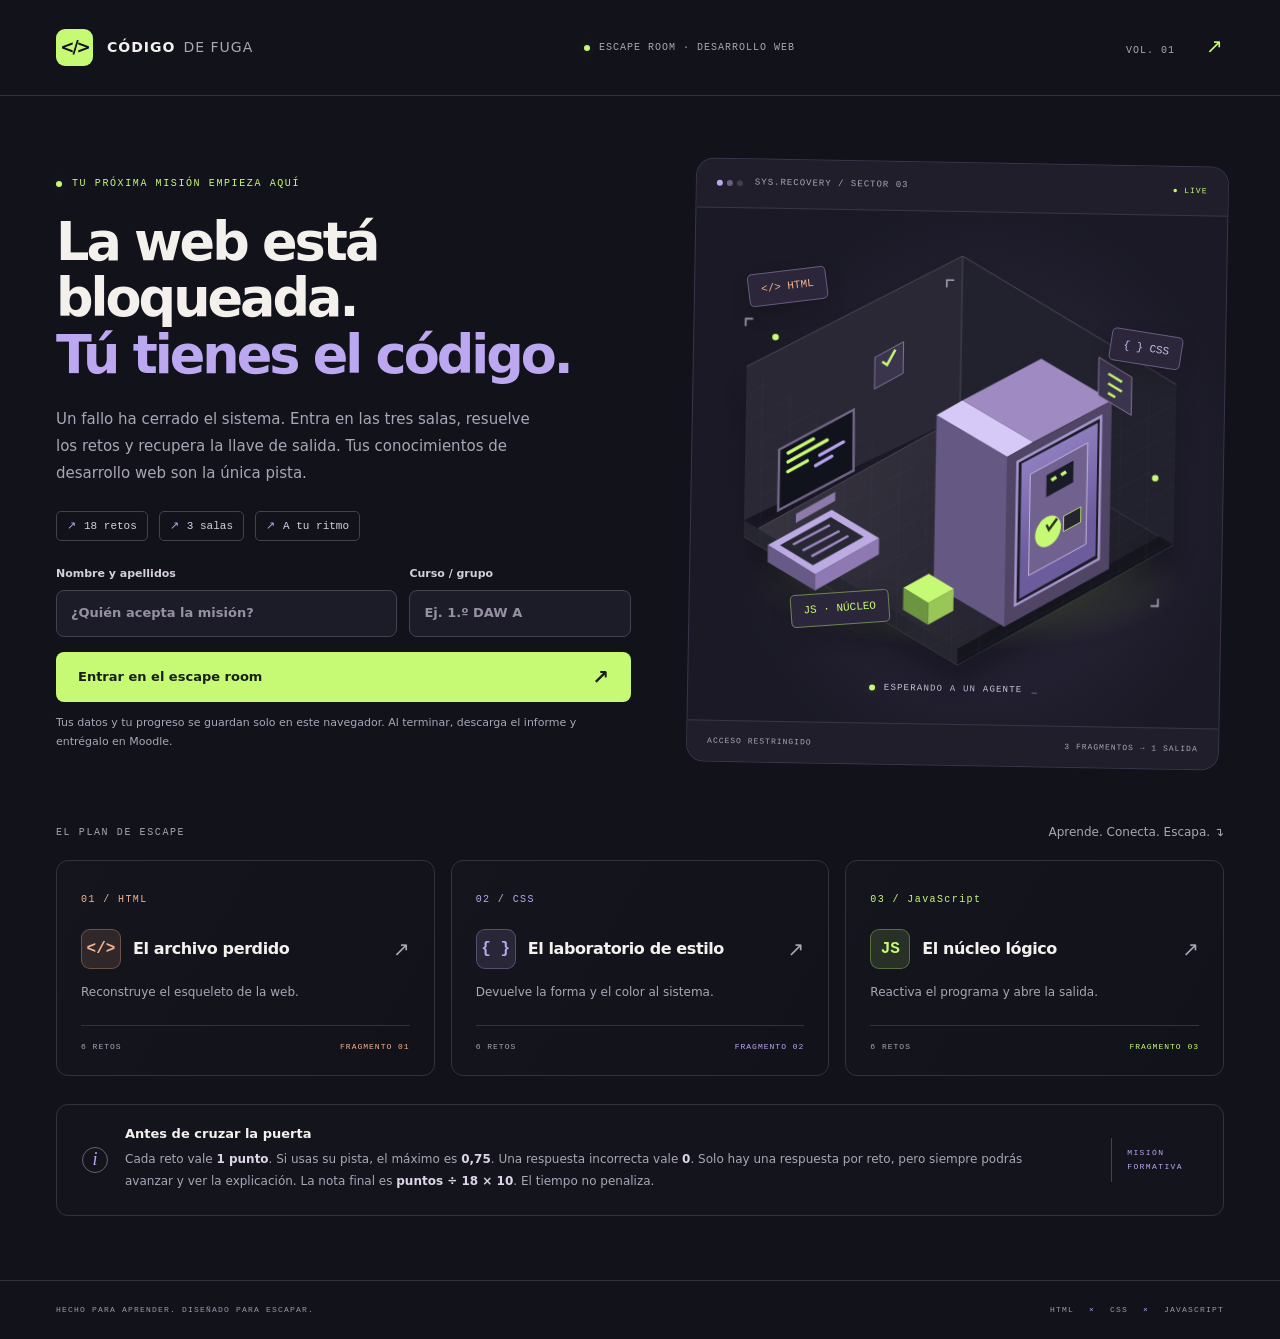
==== index.html @ 67d31943 "Crear Código de fuga: escape room educativo con informe de evaluación" ====
<!doctype html>
<html lang="es">
  <head>
    <meta charset="UTF-8" />
    <meta name="viewport" content="width=device-width, initial-scale=1" />
    <meta name="theme-color" content="#12121b" />
    <meta
      name="description"
      content="Una misión, tres salas y una web que rescatar. Escape room educativo de HTML, CSS y JavaScript."
    />
    <title>Código de fuga · Escape room web</title>
    <link rel="icon" href="assets/key.svg" type="image/svg+xml" />
    <link rel="stylesheet" href="styles.css" />
    <script src="questions.js" defer></script>
    <script src="game.js" defer></script>
    <script src="app.js" defer></script>
  </head>
  <body>
    <a class="skip" href="#main">Saltar al contenido</a>
    <header class="site-header">
      <a class="brand" href="./" aria-label="Código de fuga, inicio"
        ><span class="brand-icon">&lt;/&gt;</span> CÓDIGO<span
          class="brand-light"
          >DE FUGA</span
        ></a
      ><span class="header-label"
        ><span class="live-dot"></span> ESCAPE ROOM · DESARROLLO WEB</span
      ><span class="edition">VOL. 01 <span>↗</span></span>
    </header>
    <main id="main" tabindex="-1"></main>
    <footer class="site-footer">
      <span>HECHO PARA APRENDER. DISEÑADO PARA ESCAPAR.</span
      ><span>HTML <i>×</i> CSS <i>×</i> JAVASCRIPT</span>
    </footer>
    <div id="announcer" class="sr-only" role="status" aria-live="polite"></div>
    <noscript
      ><p class="notice">
        Activa JavaScript en tu navegador para entrar en el escape room.
      </p></noscript
    >
  </body>
</html>
---- styles.css ----
:root {
  color-scheme: dark;
  --bg: #12121b;
  --panel: #1b1b27;
  --panel2: #222230;
  --line: #33323f;
  --text: #f4f1ec;
  --muted: #aaa6b6;
  --lime: #c7fa74;
  --lavender: #bba8f1;
  --radius: 18px;
  font-family: Inter, "Avenir Next", Avenir, system-ui, sans-serif;
  font-synthesis: none;
}
* {
  box-sizing: border-box;
}
body {
  margin: 0;
  background: var(--bg);
  color: var(--text);
  font-size: 15px;
  line-height: 1.6;
}
button,
input {
  font: inherit;
}
button,
a,
input,
summary {
  -webkit-tap-highlight-color: transparent;
}
button,
a {
  touch-action: manipulation;
}
button {
  cursor: pointer;
}
button:disabled {
  cursor: default;
  opacity: 0.6;
}
a {
  color: inherit;
}
button:focus-visible,
a:focus-visible,
summary:focus-visible,
input:focus-visible {
  outline: 3px solid var(--lime);
  outline-offset: 5px;
}
h1:focus,
h2:focus,
main:focus {
  outline: none;
}
h1,
h2,
h3,
p {
  margin: 0;
}
h1,
h2,
h3 {
  line-height: 1.15;
}
button {
  border: 0;
}
button,
input {
  border-radius: 8px;
}
.site-header {
  max-width: 1440px;
  margin: auto;
  display: flex;
  align-items: center;
  justify-content: space-between;
  gap: 25px;
  padding: 29px 56px;
  border-bottom: 1px solid var(--line);
}
.brand {
  font-size: 14px;
  letter-spacing: 1px;
  font-weight: 800;
  text-decoration: none;
  display: flex;
  align-items: center;
  gap: 8px;
  white-space: nowrap;
}
.brand-icon {
  display: grid;
  place-items: center;
  background: var(--lime);
  color: var(--bg);
  font-size: 17px;
  width: 37px;
  height: 37px;
  border-radius: 9px;
  margin-right: 6px;
  letter-spacing: -2px;
}
.brand-light {
  font-weight: 450;
  color: var(--muted);
}
.header-label,
.edition {
  font:
    10px/1.5 ui-monospace,
    SFMono-Regular,
    Consolas,
    monospace;
  letter-spacing: 1px;
  color: var(--muted);
}
.header-label {
  display: flex;
  gap: 9px;
  align-items: center;
}
.live-dot,
.pill-dot {
  display: inline-block;
  width: 6px;
  height: 6px;
  border-radius: 50%;
  background: var(--lime);
  box-shadow: 0 0 12px #c7fa7433;
}
.edition span {
  margin-left: 24px;
  font-size: 20px;
  color: var(--lime);
}
main {
  max-width: 1328px;
  padding: 0 0 64px;
  margin: auto;
}
.hero {
  display: grid;
  grid-template-columns: 1.08fr 1fr;
  gap: 60px;
  align-items: center;
  padding: 66px 0 57px;
}
.eyebrow {
  font:
    10px/1.5 ui-monospace,
    SFMono-Regular,
    Consolas,
    monospace;
  letter-spacing: 1.6px;
  color: var(--muted);
}
.hero-copy > .eyebrow {
  color: var(--lime);
  display: flex;
  align-items: center;
  gap: 10px;
  margin-bottom: 23px;
}
.hero h1 {
  font-size: clamp(42px, 4.1vw, 66px);
  font-weight: 750;
  letter-spacing: -3px;
  line-height: 1.07;
}
.hero h1 em {
  color: var(--lavender);
  font-style: normal;
}
.hero-description {
  max-width: 480px;
  font-size: 15px;
  line-height: 1.8;
  color: var(--muted);
  margin-top: 23px;
}
.hero-tags {
  display: flex;
  gap: 11px;
  margin: 24px 0;
}
.hero-tags span {
  border: 1px solid #45414e;
  border-radius: 5px;
  font:
    11px/1.5 ui-monospace,
    monospace;
  padding: 6px 10px;
  color: #d5d1df;
}
.hero-tags span:before {
  content: "↗";
  color: var(--lavender);
  margin-right: 8px;
}
.form-row {
  display: flex;
  gap: 12px;
}
.start-form label {
  flex: 1;
  min-width: 0;
  font-size: 11px;
  color: #d4cfdd;
  font-weight: 550;
}
.start-form .group-field {
  flex: 0.65;
}
input {
  background: #1c1c29;
  border: 1px solid #45414f;
  color: var(--text);
  padding: 12px 14px;
  width: 100%;
  margin-top: 7px;
  min-height: 46px;
  font-size: 13px;
}
input::placeholder {
  color: #9690a3;
}
.primary {
  background: var(--lime);
  color: #192015;
  display: flex;
  align-items: center;
  justify-content: space-between;
  gap: 25px;
  font-size: 13px;
  font-weight: 750;
  padding: 15px 22px;
  min-height: 49px;
  transition:
    background 0.2s,
    transform 0.2s;
}
.primary:hover {
  background: #d8ff9b;
  transform: translateY(-2px);
}
.primary span {
  font-size: 20px;
  line-height: 1;
}
.start-form > .primary {
  margin-top: 15px;
  width: 100%;
}
.privacy {
  font-size: 11px;
  line-height: 1.7;
  color: var(--muted);
  margin-top: 12px;
}
.hero-art {
  background:
    radial-gradient(ellipse at 55% 55%, #302a43 0, transparent 65%), #1a1925;
  border: 1px solid #3b354a;
  border-radius: var(--radius);
  overflow: hidden;
  position: relative;
  transform: rotate(1deg);
}
.art-top,
.art-bottom {
  display: flex;
  gap: 8px;
  align-items: center;
  font:
    9px/1.5 ui-monospace,
    monospace;
  letter-spacing: 1px;
  padding: 17px 20px;
  background: #201e2b;
  color: var(--muted);
  border-bottom: 1px solid #3a3547;
}
.art-top-right {
  margin-left: auto;
  color: var(--lime);
  font-size: 8px;
}
.terminal-dot {
  width: 6px;
  height: 6px;
  display: inline-block;
  background: var(--lavender);
  border-radius: 50%;
  box-shadow:
    10px 0 0 #6a5d83,
    20px 0 0 #423b51;
  margin-right: 24px;
  flex-shrink: 0;
}
.art-inner {
  position: relative;
  padding: 44px 14px 30px;
}
.art-inner img {
  width: 100%;
  height: auto;
  display: block;
  filter: drop-shadow(0 20px 15px #06050966);
}
.orbit-label {
  position: absolute;
  background: #2c263a;
  border: 1px solid #695b81;
  border-radius: 5px;
  color: #cbbce8;
  font:
    11px/1.5 ui-monospace,
    monospace;
  padding: 7px 12px;
  z-index: 1;
  box-shadow: 0 8px 18px #11111144;
}
.label-html {
  left: 10%;
  top: 12%;
  color: #f5b38b;
  transform: rotate(-8deg);
}
.label-css {
  right: 8%;
  top: 23%;
  transform: rotate(8deg);
}
.label-js {
  left: 19%;
  bottom: 19%;
  color: var(--lime);
  border-color: #6e8453;
  transform: rotate(-5deg);
}
.art-status {
  display: flex;
  align-items: center;
  justify-content: center;
  gap: 9px;
  margin-top: 15px;
  font:
    9px ui-monospace,
    monospace;
  letter-spacing: 1.2px;
  color: #d3c9e5;
}
.blink {
  animation: blink 1.5s step-end infinite;
}
.art-bottom {
  justify-content: space-between;
  border: 0;
  border-top: 1px solid #3a3547;
  padding: 14px 20px;
  font-size: 8px;
}
.path-heading {
  display: flex;
  align-items: center;
  justify-content: space-between;
  margin-bottom: 18px;
  gap: 15px;
}
.path-heading > span:last-child {
  color: var(--muted);
  font-size: 12px;
}
.room-cards {
  display: grid;
  grid-template-columns: repeat(3, 1fr);
  gap: 16px;
}
.room-card {
  border: 1px solid var(--line);
  border-radius: 12px;
  padding: 24px;
  background: linear-gradient(120deg, #ffffff03, transparent);
}
.room-number {
  font:
    10px ui-monospace,
    monospace;
  letter-spacing: 1.4px;
  color: var(--room-color);
}
.room-card-title {
  display: flex;
  align-items: center;
  gap: 12px;
  margin: 20px 0 14px;
}
.language-icon {
  display: grid;
  place-items: center;
  flex-shrink: 0;
  width: 40px;
  height: 40px;
  background: color-mix(in srgb, var(--room-color) 12%, transparent);
  border: 1px solid color-mix(in srgb, var(--room-color) 30%, transparent);
  border-radius: 9px;
  color: var(--room-color);
  font:
    600 16px ui-monospace,
    monospace;
}
.room-card h2,
.room-card h3 {
  font-size: 16px;
  line-height: 1.3;
  letter-spacing: -0.4px;
}
.card-arrow {
  margin-left: auto;
  color: var(--muted);
  font-size: 20px;
}
.room-card p {
  font-size: 12px;
  color: var(--muted);
}
.room-bottom {
  display: flex;
  justify-content: space-between;
  font:
    8px ui-monospace,
    monospace;
  letter-spacing: 1px;
  color: var(--muted);
  margin-top: 23px;
  padding-top: 16px;
  border-top: 1px solid var(--line);
}
.room-bottom > span {
  color: var(--room-color);
}
.briefing {
  margin-top: 28px;
  border: 1px solid var(--line);
  border-radius: 12px;
  padding: 22px 25px;
  display: flex;
  gap: 17px;
  align-items: center;
  background: #ffffff02;
}
.briefing-icon {
  font:
    italic 18px Georgia,
    serif;
  border: 1px solid #68606f;
  width: 26px;
  height: 26px;
  display: grid;
  place-items: center;
  flex-shrink: 0;
  border-radius: 50%;
  color: var(--lavender);
}
.briefing h2 {
  font-size: 13px;
  margin-bottom: 7px;
}
.briefing p {
  font-size: 12px;
  color: var(--muted);
  line-height: 1.8;
  max-width: 900px;
}
.briefing strong {
  font-weight: 550;
  color: #ddd5e6;
}
.briefing-badge {
  font:
    8px/1.8 ui-monospace,
    monospace;
  letter-spacing: 1.4px;
  white-space: nowrap;
  color: var(--lavender);
  margin-left: auto;
  padding: 8px 15px;
  border-left: 1px solid #494151;
}
.site-footer {
  max-width: 1440px;
  border-top: 1px solid var(--line);
  padding: 22px 56px;
  margin: auto;
  display: flex;
  justify-content: space-between;
  gap: 20px;
  font:
    8px/1.8 ui-monospace,
    monospace;
  letter-spacing: 1.2px;
  color: #9e98ac;
}
.site-footer i {
  font-style: normal;
  color: var(--lavender);
  margin: 0 9px;
}
.resume-card {
  padding: 20px;
  background: var(--panel);
  border: 1px solid var(--line);
  border-radius: 12px;
}
.resume-card h2 {
  font-size: 22px;
  margin: 7px 0;
}
.resume-card p {
  font-size: 12px;
  color: var(--muted);
  margin-bottom: 15px;
}
.text-button {
  background: none;
  color: var(--lavender);
  font-size: 12px;
  padding: 10px 0;
  text-align: left;
  text-decoration: underline;
  text-underline-offset: 4px;
}
.resume-card .text-button {
  margin-top: 5px;
}
.notice {
  border: 1px solid #dca77e;
  padding: 20px;
  border-radius: 10px;
  margin: 20px;
  color: #ffd4ae;
}
.skip {
  position: fixed;
  top: -100px;
  left: 20px;
  z-index: 10;
  background: var(--lime);
  color: #151515;
  padding: 12px;
}
.skip:focus {
  top: 10px;
}
.sr-only {
  position: absolute;
  width: 1px;
  height: 1px;
  padding: 0;
  margin: -1px;
  overflow: hidden;
  clip: rect(0, 0, 0, 0);
  white-space: nowrap;
  border: 0;
}
.mission-header {
  padding: 43px 0 27px;
  display: flex;
  justify-content: space-between;
  gap: 30px;
  align-items: center;
}
.mission-header h1 {
  font-size: 30px;
  letter-spacing: -1px;
  margin-top: 10px;
}
.mission-header em {
  font-style: normal;
  color: var(--lavender);
}
.agent {
  display: flex;
  align-items: center;
  gap: 12px;
}
.agent-avatar {
  display: grid;
  place-items: center;
  background: #383047;
  color: var(--lavender);
  width: 40px;
  height: 40px;
  flex-shrink: 0;
  border-radius: 50%;
  font-weight: 650;
}
.agent strong {
  display: block;
  font-size: 12px;
  max-width: 230px;
  overflow-wrap: anywhere;
}
.agent div > span {
  font-size: 10px;
  color: var(--muted);
}
.progress-strip {
  display: flex;
  gap: 22px;
  align-items: center;
  font:
    11px ui-monospace,
    monospace;
  border-top: 1px solid var(--line);
  border-bottom: 1px solid var(--line);
  padding: 19px 0;
  margin-bottom: 30px;
}
.muted {
  color: var(--muted);
}
progress {
  appearance: none;
  -webkit-appearance: none;
  display: block;
  width: 100%;
  height: 5px;
  border: 0;
  border-radius: 10px;
  overflow: hidden;
  background: #33313e;
}
progress::-webkit-progress-bar {
  background: #33313e;
}
progress::-webkit-progress-value {
  background: var(--lime);
  border-radius: 10px;
}
progress::-moz-progress-bar {
  background: var(--lime);
  border-radius: 10px;
}
.progress-strip progress {
  flex: 1;
}
.progress-strip > span {
  white-space: nowrap;
}
.time {
  color: var(--lavender);
}
.game-layout {
  display: grid;
  grid-template-columns: 265px minmax(0, 1fr);
  gap: 35px;
  align-items: start;
}
.mission-sidebar {
  padding: 8px 0;
}
.room-map {
  list-style: none;
  margin: 23px 0;
  padding: 0;
}
.room-map li {
  display: flex;
  align-items: center;
  gap: 13px;
  border: 1px solid transparent;
  border-radius: 10px;
  padding: 18px 12px;
  position: relative;
  margin-bottom: 8px;
}
.room-map li.current {
  background: #252031;
  border-color: #5d4a7d;
}
.map-icon {
  flex-shrink: 0;
  display: grid;
  place-items: center;
  width: 37px;
  height: 40px;
  border-radius: 8px;
  background: #282632;
  color: #a59bac;
  font:
    13px ui-monospace,
    monospace;
}
.current .map-icon {
  background: #4b3c61;
  color: var(--room-color);
}
.complete .map-icon {
  background: #2a3824;
  color: var(--lime);
}
.room-map strong {
  display: block;
  font-size: 12px;
  margin: 4px 0;
  line-height: 1.5;
}
.map-label {
  font:
    8px ui-monospace,
    monospace;
  letter-spacing: 1px;
  color: var(--room-color);
}
.map-count {
  font-size: 10px;
  color: var(--muted);
}
.key-box {
  padding: 22px;
  border: 1px dashed #51465d;
  border-radius: 12px;
  margin: 28px 0 20px;
  background: #1b1924;
}
.key-pieces {
  display: flex;
  gap: 10px;
  margin: 15px 0;
  font-size: 31px;
  color: #62546f;
}
.key-pieces span {
  width: 45px;
  height: 48px;
  text-align: center;
  border: 1px solid #4a3c59;
  background: #272131;
  border-radius: 7px;
}
.key-pieces span.found {
  color: var(--lime);
  border-color: #859c66;
  background: #303d26;
}
.key-box p,
.sidebar-note {
  font-size: 11px;
  color: var(--muted);
  line-height: 1.8;
}
.notes-link {
  font-size: 11px;
  color: #c6b6e5;
  display: block;
  padding: 8px 0;
}
.sidebar-note {
  margin-top: 8px;
  font-size: 10px;
}
.challenge-panel {
  border: 1px solid #484052;
  border-radius: 15px;
  background: var(--panel);
  overflow: hidden;
}
.panel-top,
.panel-bottom {
  display: flex;
  justify-content: space-between;
  align-items: center;
  gap: 10px;
  padding: 17px 25px;
  background: #22202d;
  font:
    9px ui-monospace,
    monospace;
  letter-spacing: 1px;
  color: var(--muted);
  border-bottom: 1px solid #3b3447;
}
.panel-top > span:first-child {
  display: flex;
  align-items: center;
}
.panel-top > span:last-child {
  color: var(--room-color);
}
.challenge-body {
  padding: 33px 35px;
}
.challenge-tag {
  font:
    10px ui-monospace,
    monospace;
  letter-spacing: 0.6px;
  color: var(--room-color);
}
.challenge-tag span {
  color: var(--muted);
  margin-left: 10px;
}
.challenge-body h2 {
  font-size: 34px;
  letter-spacing: -1px;
  margin: 17px 0 15px;
}
.story {
  font-size: 13px;
  color: var(--muted);
  margin-bottom: 28px;
  max-width: 660px;
}
.code-block,
.review-content pre {
  background: #11121b;
  border: 1px solid #34303f;
  padding: 20px 23px;
  border-radius: 9px;
  font:
    13px/1.8 ui-monospace,
    SFMono-Regular,
    Consolas,
    monospace;
  color: #d6c6fa;
  margin: 0 0 27px;
  white-space: pre-wrap;
  overflow-wrap: anywhere;
}
.code-caption {
  display: block;
  font:
    8px ui-monospace,
    monospace;
  letter-spacing: 1.2px;
  color: #a39aae;
  margin-bottom: 15px;
}
fieldset {
  border: 0;
  margin: 0;
  padding: 0;
  min-width: 0;
}
legend {
  font-size: 15px;
  font-weight: 600;
  padding: 0;
  margin-bottom: 19px;
  line-height: 1.6;
  width: 100%;
}
.options {
  display: grid;
  gap: 11px;
}
.answer-option {
  position: relative;
  border: 1px solid #484250;
  border-radius: 9px;
  display: flex;
  align-items: center;
  padding: 15px 18px;
  gap: 15px;
  cursor: pointer;
  transition:
    border-color 0.2s,
    background 0.2s;
  min-height: 62px;
}
.answer-option:hover {
  border-color: var(--lavender);
  background: #282233;
}
.answer-option:has(input:checked) {
  border-color: var(--lavender);
  background: #30273e;
}
.answer-option:has(input:focus-visible) {
  outline: 3px solid var(--lime);
  outline-offset: 3px;
}
.answer-option input {
  position: absolute;
  opacity: 0;
  width: 1px;
  height: 1px;
  min-height: 0;
  margin: 0;
  padding: 0;
  left: 0;
}
.option-letter {
  border: 1px solid #62576e;
  border-radius: 5px;
  display: grid;
  place-items: center;
  width: 28px;
  height: 28px;
  flex-shrink: 0;
  font:
    11px ui-monospace,
    monospace;
  color: #c7b9d6;
}
.answer-option:has(input:checked) .option-letter {
  background: var(--lavender);
  color: #262031;
  border-color: var(--lavender);
}
.option-text {
  font-size: 13px;
  overflow-wrap: anywhere;
  line-height: 1.7;
}
.option-check {
  margin-left: auto;
  color: var(--lime);
}
fieldset:disabled .answer-option {
  cursor: default;
}
.answer-option.correct-option,
.answer-option.correct-option:has(input:checked) {
  border-color: #799758;
  background: #293424;
}
.answer-option.wrong-option:has(input:checked) {
  border-color: #bd7e75;
  background: #3b2a2c;
}
.text-answer > span {
  font-size: 11px;
  color: var(--muted);
}
.text-answer input {
  font:
    16px ui-monospace,
    monospace;
  padding: 16px 18px;
  border-color: #62506f;
  max-width: 100%;
}
.text-answer input:disabled {
  opacity: 1;
  color: var(--text);
}
.challenge-actions {
  display: flex;
  justify-content: space-between;
  align-items: center;
  gap: 15px;
  margin-top: 27px;
}
.secondary {
  background: transparent;
  border: 1px solid #61546f;
  color: #d7c8e9;
  padding: 13px 18px;
  min-height: 48px;
  font-size: 12px;
  font-weight: 550;
}
.secondary:hover:enabled {
  background: #33293f;
}
.answer-warning {
  font-size: 10px;
  color: var(--muted);
  text-align: right;
  margin-top: 13px;
}
.panel-bottom {
  border: 0;
  border-top: 1px solid #3b3447;
  font-size: 8px;
  padding: 13px 25px;
}
.panel-bottom > span:last-child {
  color: #86719f;
  font-size: 7px;
  letter-spacing: 3px;
}
.hint {
  margin-top: 20px;
  padding: 16px 18px;
  background: #393026;
  border: 1px solid #907447;
  border-radius: 9px;
  font-size: 12px;
  color: #f0d7ac;
}
.hint strong {
  font-size: 11px;
}
.hint p {
  margin-top: 7px;
}
.feedback {
  display: flex;
  gap: 15px;
  padding: 20px;
  border: 1px solid #6a8852;
  background: #273322;
  border-radius: 10px;
  margin: 25px 0 20px;
}
.feedback.incorrect {
  border-color: #8e6c50;
  background: #382e25;
}
.feedback-symbol {
  font-size: 22px;
  color: var(--lime);
  line-height: 1.3;
}
.incorrect .feedback-symbol {
  color: #edbc97;
}
.feedback strong {
  font-size: 13px;
}
.feedback strong span {
  color: var(--lime);
  white-space: nowrap;
  margin-left: 8px;
}
.feedback p {
  font-size: 12px;
  margin-top: 8px;
  color: #d3dccb;
}
.incorrect p {
  color: #e5d2c4;
}
.fragment-banner {
  border: 1px dashed #849e60;
  border-radius: 8px;
  padding: 16px;
  margin-bottom: 20px;
  display: flex;
  flex-wrap: wrap;
  justify-content: space-between;
  gap: 10px;
  font:
    10px ui-monospace,
    monospace;
  color: var(--lime);
  letter-spacing: 1px;
}
.fragment-banner strong {
  letter-spacing: 2px;
}
.results-header {
  text-align: center;
  padding: 55px 0 34px;
}
.results-icon {
  margin: 22px auto;
  width: 65px;
  height: 65px;
  border-radius: 18px;
  background: var(--lime);
  color: #202a16;
  display: grid;
  place-items: center;
  font-size: 40px;
  box-shadow: 0 0 65px #c7fa7420;
  transform: rotate(-7deg);
}
.results-header h1 {
  font-size: 52px;
  letter-spacing: -2px;
}
.results-header em {
  color: var(--lavender);
  font-style: normal;
}
.results-header > p {
  color: var(--muted);
  font-size: 14px;
  max-width: 560px;
  margin: 21px auto 0;
  overflow-wrap: anywhere;
}
.results-grid {
  display: grid;
  grid-template-columns: 0.7fr 1.3fr;
  gap: 22px;
  max-width: 1000px;
  margin: auto;
}
.grade-card {
  border: 1px solid #64744a;
  background: radial-gradient(ellipse at 10% 100%, #303e26, #1c211c 90%);
  border-radius: 15px;
  padding: 30px;
  text-align: center;
}
.grade-card .eyebrow {
  color: #c0d4a7;
}
.grade {
  font-size: 72px;
  line-height: 1.3;
  letter-spacing: -4px;
  color: var(--lime);
  font-weight: 750;
  margin: 15px 0 5px;
}
.grade > span {
  font-size: 22px;
  letter-spacing: -1px;
  margin-left: 8px;
  color: #d0dac7;
}
.grade-card > p {
  font-size: 12px;
  color: #b5c1ac;
}
.grade-status {
  font:
    9px ui-monospace,
    monospace;
  letter-spacing: 1px;
  padding: 8px 12px;
  background: #c7fa7411;
  display: inline-block;
  border: 1px solid #c7fa7433;
  border-radius: 5px;
  margin-top: 19px;
  color: var(--lime);
}
.report-card {
  background: var(--panel);
  border: 1px solid var(--line);
  border-radius: 15px;
  padding: 30px;
}
.report-card h2 {
  font-size: 25px;
  letter-spacing: -0.6px;
  margin: 14px 0;
}
.report-card > p {
  font-size: 13px;
  color: var(--muted);
}
.report-actions {
  display: flex;
  gap: 12px;
  flex-wrap: wrap;
  margin-top: 22px;
}
.report-card .privacy {
  font-size: 10px;
}
.report-card #download-status {
  color: var(--lime);
  font-size: 11px;
  margin-top: 8px;
}
.result-stats {
  display: flex;
  justify-content: space-between;
  gap: 15px;
  max-width: 1000px;
  margin: 24px auto 47px;
  border-top: 1px solid var(--line);
  border-bottom: 1px solid var(--line);
  padding: 20px 0;
  color: var(--muted);
  font-size: 11px;
}
.result-stats strong {
  font-size: 17px;
  color: var(--text);
  margin-right: 5px;
}
.breakdown {
  max-width: 1000px;
  margin: auto;
}
.path-heading h2,
.review-section h2 {
  font-size: 22px;
  letter-spacing: -0.7px;
}
.room-score {
  font-size: 32px;
  font-weight: 650;
  letter-spacing: -1px;
  margin: 15px 0;
  color: var(--room-color);
}
.room-score span {
  font-size: 14px;
  letter-spacing: 0;
  color: var(--muted);
}
.room-card progress::-webkit-progress-value {
  background: var(--room-color);
}
.room-card progress::-moz-progress-bar {
  background: var(--room-color);
}
.review-section {
  max-width: 1000px;
  margin: 40px auto 0;
}
.review-section > p {
  font-size: 12px;
  margin: 12px 0 22px;
}
.review-item {
  border-bottom: 1px solid var(--line);
  background: #ffffff02;
}
.review-item summary {
  padding: 19px 15px;
  display: flex;
  align-items: center;
  gap: 16px;
  font-size: 13px;
  cursor: pointer;
  list-style: none;
}
.review-item summary::-webkit-details-marker {
  display: none;
}
.review-number {
  font:
    11px ui-monospace,
    monospace;
  color: var(--muted);
}
.review-score {
  margin-left: auto;
  color: #e9b792;
  white-space: nowrap;
  font:
    11px ui-monospace,
    monospace;
}
.review-score.right {
  color: var(--lime);
}
.review-score > span {
  margin-left: 16px;
}
.review-content {
  padding: 5px 47px 24px;
  color: var(--muted);
  font-size: 12px;
}
.review-content p + p {
  margin-top: 10px;
}
.review-content pre {
  margin: 16px 0;
  font-size: 12px;
}
.end-note {
  max-width: 1000px;
  margin: 25px auto 0;
  display: flex;
  justify-content: space-between;
  align-items: center;
  gap: 30px;
}
.end-note > span {
  font-size: 10px;
  max-width: 550px;
  color: var(--muted);
}
.end-note button {
  font-size: 10px;
  flex-shrink: 0;
}
@keyframes blink {
  50% {
    opacity: 0;
  }
}
@media (min-width: 1450px) {
  main {
    max-width: 1328px;
  }
  .hero h1 {
    font-size: 70px;
  }
}
@media (max-width: 1440px) {
  main {
    margin: 0 56px;
  }
}
@media (max-width: 1100px) {
  .site-header {
    padding: 24px 32px;
  }
  main {
    margin: 0 32px;
  }
  .hero {
    gap: 30px;
    padding-top: 45px;
  }
  .hero h1 {
    font-size: 49px;
  }
  .hero-description {
    font-size: 13px;
  }
  .art-inner {
    padding: 45px 5px 24px;
  }
  .room-card {
    padding: 19px;
  }
  .room-card-title {
    gap: 9px;
  }
  .room-card h2,
  .room-card h3 {
    font-size: 14px;
  }
  .room-bottom {
    font-size: 7px;
  }
  .game-layout {
    grid-template-columns: 220px minmax(0, 1fr);
    gap: 22px;
  }
  .challenge-body {
    padding: 26px;
  }
  .mission-header h1 {
    font-size: 25px;
  }
  .challenge-body h2 {
    font-size: 29px;
  }
  .challenge-actions {
    gap: 10px;
  }
  .challenge-actions button {
    font-size: 11px;
    padding: 12px;
  }
  .briefing-badge {
    display: none;
  }
  .site-footer {
    padding: 22px 32px;
  }
}
@media (max-width: 800px) {
  .header-label {
    display: none;
  }
  .hero {
    grid-template-columns: 1fr 1fr;
    gap: 24px;
  }
  .hero h1 {
    font-size: 41px;
    letter-spacing: -2px;
  }
  .hero-copy > .eyebrow {
    font-size: 8px;
    letter-spacing: 1px;
  }
  .hero-art {
    align-self: start;
    margin-top: 56px;
  }
  .art-top {
    font-size: 7px;
    padding: 13px 12px;
  }
  .art-top-right {
    display: none;
  }
  .art-bottom {
    font-size: 6px;
    padding: 12px;
  }
  .orbit-label {
    font-size: 8px;
    padding: 5px 8px;
  }
  .art-status {
    font-size: 6px;
  }
  .hero-tags {
    gap: 6px;
  }
  .hero-tags span {
    font-size: 9px;
    padding: 5px 7px;
  }
  .form-row {
    flex-direction: column;
    gap: 10px;
  }
  .room-cards {
    gap: 10px;
  }
  .room-card {
    padding: 16px;
  }
  .room-card-title {
    flex-wrap: wrap;
    margin: 16px 0 12px;
  }
  .room-card h2,
  .room-card h3 {
    width: 100%;
    font-size: 15px;
  }
  .card-arrow {
    display: none;
  }
  .room-bottom {
    gap: 10px;
    flex-wrap: wrap;
  }
  .mission-header {
    align-items: start;
  }
  .mission-header h1 {
    font-size: 22px;
    max-width: 300px;
  }
  .agent div > span {
    font-size: 8px;
  }
  .agent strong {
    font-size: 10px;
    max-width: 130px;
  }
  .agent-avatar {
    width: 30px;
    height: 30px;
    font-size: 12px;
  }
  .game-layout {
    grid-template-columns: 1fr;
  }
  .mission-sidebar {
    padding: 0;
  }
  .mission-sidebar > .eyebrow,
  .key-box,
  .notes-link,
  .sidebar-note {
    display: none;
  }
  .room-map {
    display: grid;
    grid-template-columns: repeat(3, 1fr);
    gap: 8px;
    margin: 0;
  }
  .room-map li {
    padding: 10px;
    gap: 10px;
    margin: 0;
  }
  .map-icon {
    width: 29px;
    height: 32px;
    font-size: 11px;
  }
  .room-map strong {
    font-size: 10px;
  }
  .map-label {
    font-size: 7px;
    letter-spacing: 0;
  }
  .map-count {
    font-size: 8px;
  }
  .progress-strip {
    margin-bottom: 20px;
  }
  .game-layout {
    gap: 20px;
  }
  .results-grid {
    grid-template-columns: 0.65fr 1.35fr;
  }
  .report-card,
  .grade-card {
    padding: 22px;
  }
  .grade {
    font-size: 60px;
  }
  .report-card h2 {
    font-size: 22px;
  }
  .report-actions {
    flex-direction: column;
  }
  .result-stats {
    flex-wrap: wrap;
  }
  .result-stats > span {
    width: 45%;
  }
}
@media (max-width: 600px) {
  .site-header {
    padding: 20px;
  }
  .brand {
    font-size: 11px;
    gap: 6px;
  }
  .brand-icon {
    width: 31px;
    height: 31px;
    font-size: 15px;
  }
  .edition {
    font-size: 9px;
  }
  .edition span {
    margin-left: 10px;
  }
  main {
    margin: 0 20px;
    padding-bottom: 35px;
  }
  .hero {
    grid-template-columns: 1fr;
    padding-top: 31px;
    gap: 29px;
  }
  .hero h1 {
    font-size: 48px;
    letter-spacing: -2.4px;
  }
  .hero-copy > .eyebrow {
    font-size: 8px;
    margin-bottom: 20px;
  }
  .hero-description {
    font-size: 13px;
    max-width: 100%;
  }
  .hero-tags {
    margin: 20px 0;
  }
  .form-row {
    flex-direction: row;
  }
  .start-form label {
    font-size: 10px;
  }
  .start-form input {
    padding: 12px 10px;
    font-size: 11px;
  }
  .hero-art {
    margin-top: 0;
    max-width: 420px;
    width: 100%;
    justify-self: center;
    transform: rotate(0.7deg);
  }
  .art-inner {
    padding: 25px 18px 22px;
  }
  .art-status {
    font-size: 8px;
  }
  .art-top {
    font-size: 8px;
  }
  .art-top-right {
    display: block;
    font-size: 7px;
  }
  .art-bottom {
    font-size: 7px;
  }
  .orbit-label {
    font-size: 9px;
  }
  .room-cards {
    grid-template-columns: 1fr;
  }
  .room-card {
    padding: 19px 20px;
  }
  .room-card-title {
    flex-wrap: nowrap;
    margin: 14px 0 10px;
    gap: 13px;
  }
  .room-card h2,
  .room-card h3 {
    width: auto;
    font-size: 16px;
  }
  .card-arrow {
    display: block;
  }
  .room-number {
    font-size: 9px;
  }
  .room-bottom {
    font-size: 8px;
    margin-top: 18px;
  }
  .path-heading {
    align-items: start;
  }
  .path-heading > span:last-child {
    font-size: 10px;
  }
  .briefing {
    padding: 20px 17px;
    align-items: start;
  }
  .briefing p {
    font-size: 11px;
  }
  .briefing h2 {
    font-size: 12px;
  }
  .site-footer {
    padding: 20px;
    flex-direction: column;
    gap: 9px;
    font-size: 7px;
  }
  .mission-header {
    padding: 28px 0 22px;
    flex-direction: column;
    gap: 18px;
  }
  .mission-header h1 {
    font-size: 27px;
    max-width: 100%;
  }
  .mission-header .eyebrow {
    font-size: 9px;
  }
  .agent strong {
    max-width: 100%;
    font-size: 11px;
  }
  .agent div > span {
    font-size: 9px;
  }
  .progress-strip {
    gap: 12px;
    font-size: 9px;
  }
  .room-map {
    gap: 6px;
  }
  .room-map li {
    padding: 10px 7px;
    display: block;
    text-align: center;
  }
  .map-icon {
    margin: 0 auto 8px;
  }
  .room-map strong {
    display: none;
  }
  .map-count {
    font-size: 7px;
    display: block;
    margin-top: 6px;
  }
  .map-label {
    font-size: 8px;
  }
  .challenge-body {
    padding: 24px 18px;
  }
  .challenge-body h2 {
    font-size: 28px;
  }
  .challenge-tag {
    font-size: 8px;
    letter-spacing: 0.2px;
  }
  .challenge-tag span {
    margin-left: 5px;
  }
  .story {
    font-size: 12px;
    margin-bottom: 22px;
  }
  .panel-top {
    padding: 16px;
    font-size: 8px;
    letter-spacing: 0.5px;
  }
  .code-block {
    padding: 16px;
    font-size: 11px;
    line-height: 1.8;
  }
  legend {
    font-size: 14px;
  }
  .answer-option {
    padding: 12px;
    gap: 11px;
  }
  .option-text {
    font-size: 12px;
  }
  .option-letter {
    width: 25px;
    height: 25px;
  }
  .challenge-actions {
    flex-direction: column-reverse;
    gap: 12px;
  }
  .challenge-actions button {
    width: 100%;
    font-size: 12px;
  }
  .answer-warning {
    text-align: center;
    font-size: 9px;
  }
  .feedback {
    padding: 15px;
    gap: 10px;
  }
  .feedback strong {
    font-size: 12px;
  }
  .feedback p {
    font-size: 11px;
  }
  .panel-bottom {
    font-size: 6px;
    padding: 13px 16px;
  }
  .fragment-banner {
    font-size: 9px;
  }
  .results-header {
    padding-top: 35px;
  }
  .results-header h1 {
    font-size: 39px;
    letter-spacing: -1.5px;
  }
  .results-header > p {
    font-size: 12px;
  }
  .results-header > .eyebrow {
    font-size: 8px;
    letter-spacing: 1px;
  }
  .results-grid {
    grid-template-columns: 1fr;
  }
  .grade-card {
    padding: 22px;
  }
  .grade {
    font-size: 75px;
    margin: 9px 0;
  }
  .report-card h2 {
    font-size: 24px;
  }
  .report-card > p {
    font-size: 12px;
  }
  .result-stats {
    margin-bottom: 30px;
  }
  .result-stats > span {
    font-size: 10px;
  }
  .result-stats strong {
    font-size: 15px;
  }
  .path-heading h2,
  .review-section h2 {
    font-size: 20px;
  }
  .path-heading > .eyebrow {
    font-size: 8px;
    max-width: 100px;
    text-align: right;
  }
  .review-item summary {
    font-size: 11px;
    padding: 17px 8px;
    gap: 10px;
  }
  .review-score {
    font-size: 9px;
  }
  .review-score > span {
    margin-left: 7px;
  }
  .review-content {
    padding: 5px 20px 20px;
  }
  .review-content pre {
    font-size: 10px;
    padding: 14px;
  }
  .end-note {
    flex-direction: column;
    gap: 10px;
    align-items: start;
  }
  .end-note > span {
    font-size: 9px;
  }
}
@media (prefers-reduced-motion: reduce) {
  *,
  *:before,
  *:after {
    animation: none !important;
    transition: none !important;
    scroll-behavior: auto !important;
  }
}
@media (max-width: 800px) {
  .mission-sidebar .notes-link {
    display: inline-block;
    font-size: 10px;
    margin: 9px 13px 0 0;
    padding: 3px 0;
  }
  .mission-sidebar .notes-link:last-of-type {
    margin-right: 0;
  }
}
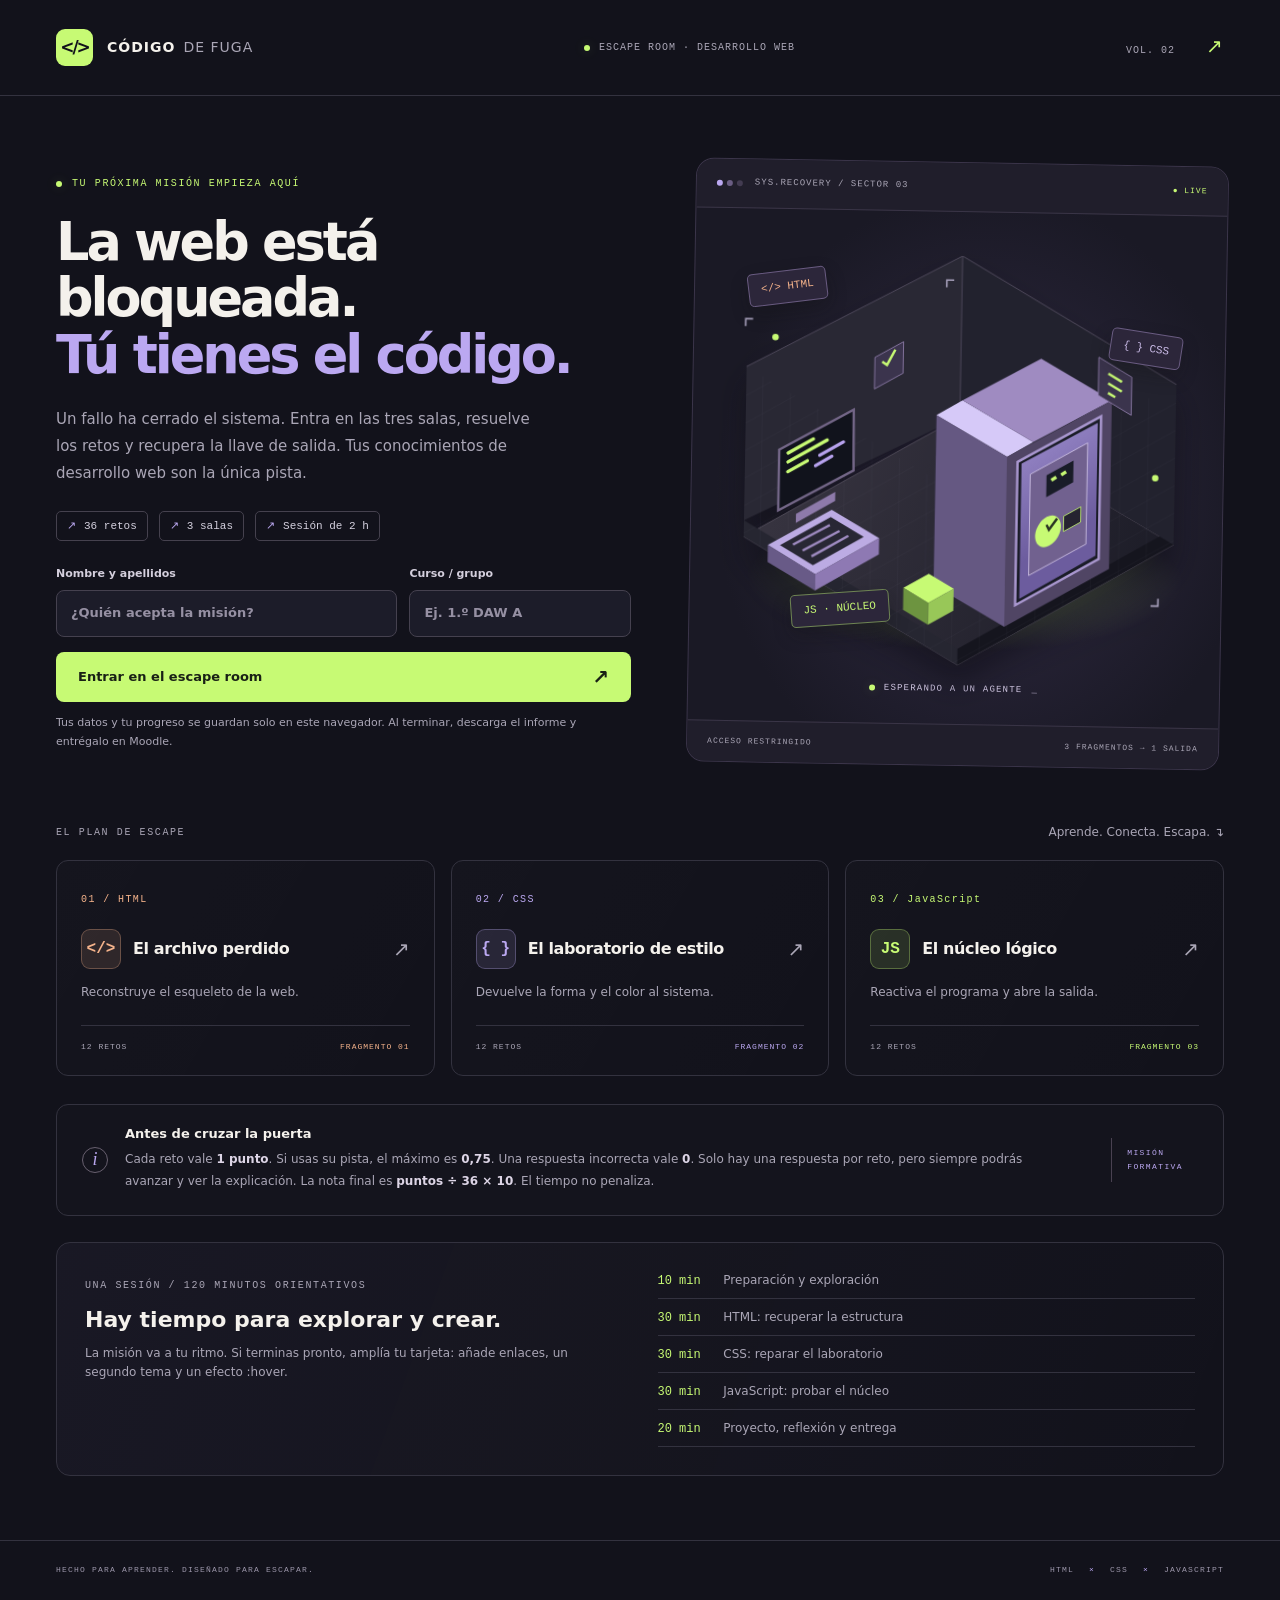
==== commit 58a302cd: "Ampliar la misión para una sesión de dos horas con laboratorios y proyecto final" ====
--- a/index.html
+++ b/index.html
@@ -10,10 +10,11 @@
     />
     <title>Código de fuga · Escape room web</title>
     <link rel="icon" href="assets/key.svg" type="image/svg+xml" />
-    <link rel="stylesheet" href="styles.css" />
-    <script src="questions.js" defer></script>
-    <script src="game.js" defer></script>
-    <script src="app.js" defer></script>
+    <link rel="stylesheet" href="styles.css?v=2" />
+    <script src="questions.js?v=2" defer></script>
+    <script src="game.js?v=2" defer></script>
+    <script src="interactions.js?v=2" defer></script>
+    <script src="app.js?v=2" defer></script>
   </head>
   <body>
     <a class="skip" href="#main">Saltar al contenido</a>
@@ -25,7 +26,7 @@
         ></a
       ><span class="header-label"
         ><span class="live-dot"></span> ESCAPE ROOM · DESARROLLO WEB</span
-      ><span class="edition">VOL. 01 <span>↗</span></span>
+      ><span class="edition">VOL. 02 <span>↗</span></span>
     </header>
     <main id="main" tabindex="-1"></main>
     <footer class="site-footer">
--- a/styles.css
+++ b/styles.css
@@ -1859,3 +1859,978 @@
     margin-right: 0;
   }
 }
+/* Expanded mission: physical exploration, guided labs and final workshop. */
+.session-plan {
+  display: grid;
+  grid-template-columns: 1fr 1fr;
+  gap: 35px;
+  border: 1px solid var(--line);
+  border-radius: 14px;
+  padding: 28px;
+  margin-top: 26px;
+  background: linear-gradient(110deg, #bba8f10b, transparent);
+}
+.session-plan h2 {
+  font-size: 22px;
+  margin: 12px 0;
+}
+.session-plan p {
+  font-size: 12px;
+  color: var(--muted);
+}
+.session-plan ol {
+  list-style: none;
+  padding: 0;
+  margin: 0;
+  display: grid;
+  gap: 9px;
+  font-size: 12px;
+  color: var(--muted);
+}
+.session-plan li {
+  border-bottom: 1px solid var(--line);
+  padding-bottom: 8px;
+}
+.session-plan strong {
+  display: inline-block;
+  color: var(--lime);
+  width: 62px;
+  font:
+    12px ui-monospace,
+    monospace;
+}
+.hero-art {
+  animation: room-float 7s ease-in-out infinite;
+}
+.room-scene {
+  border: 1px solid #4b4059;
+  background:
+    radial-gradient(ellipse at 50% 50%, #40304e55, transparent 70%), #1b1925;
+  border-radius: 12px;
+  overflow: hidden;
+  margin: 20px 0;
+}
+.scene-top {
+  display: flex;
+  justify-content: space-between;
+  gap: 8px;
+  padding: 14px 12px;
+  border-bottom: 1px solid #41364e;
+}
+.scene-top .eyebrow {
+  font-size: 7px;
+  letter-spacing: 0.7px;
+}
+.scene-top > span:last-child {
+  font:
+    8px ui-monospace,
+    monospace;
+  color: var(--lime);
+  white-space: nowrap;
+}
+.scene-stage {
+  position: relative;
+  overflow: hidden;
+}
+.scene-stage > img {
+  display: block;
+  width: 100%;
+  height: auto;
+  filter: saturate(0.5);
+  transition: filter 0.6s;
+}
+.sector-1 .scene-stage > img {
+  filter: hue-rotate(20deg);
+}
+.sector-2 .scene-stage > img {
+  filter: hue-rotate(65deg);
+}
+.scene-stage.restored > img {
+  filter: saturate(1.3) drop-shadow(0 0 12px #c7fa7444);
+}
+.hotspot {
+  position: absolute;
+  z-index: 2;
+  display: grid;
+  place-items: center;
+  width: 32px;
+  height: 32px;
+  border: 1px solid var(--lime);
+  background: #222b20;
+  color: var(--lime);
+  border-radius: 50%;
+  box-shadow: 0 0 0 5px #c7fa741a;
+  animation: hotspot-pulse 2.5s ease-in-out infinite;
+  font-size: 17px;
+}
+.hotspot-0 {
+  top: 48%;
+  left: 17%;
+}
+.hotspot-1 {
+  top: 75%;
+  left: 38%;
+}
+.hotspot-2 {
+  top: 53%;
+  left: 66%;
+}
+.hotspot.inspected {
+  background: var(--lime);
+  color: #182211;
+  animation: none;
+}
+.hotspot-label {
+  position: absolute;
+  bottom: calc(100% + 10px);
+  left: 50%;
+  transform: translateX(-50%);
+  background: #17151f;
+  padding: 6px 9px;
+  border: 1px solid #675777;
+  font-size: 9px;
+  white-space: nowrap;
+  border-radius: 5px;
+  opacity: 0;
+  pointer-events: none;
+  color: white;
+}
+.hotspot:hover .hotspot-label,
+.hotspot:focus-visible .hotspot-label {
+  opacity: 1;
+}
+.scene-beam {
+  position: absolute;
+  inset: 0;
+  background: linear-gradient(transparent 45%, #c7fa7418 50%, transparent 55%);
+  animation: scan-room 7s linear infinite;
+  pointer-events: none;
+}
+.object-detail {
+  padding: 15px;
+  border-top: 1px solid #41364e;
+  min-height: 130px;
+  animation: panel-arrive 0.3s ease-out;
+}
+.object-detail strong {
+  font-size: 11px;
+  color: #e3d3f6;
+}
+.object-detail p {
+  font-size: 10px;
+  line-height: 1.8;
+  color: var(--muted);
+  margin-top: 7px;
+}
+.scene-energy {
+  display: flex;
+  align-items: center;
+  gap: 10px;
+  padding: 12px;
+  border-top: 1px solid #41364e;
+}
+.scene-energy > span {
+  font:
+    6px ui-monospace,
+    monospace;
+  white-space: nowrap;
+  letter-spacing: 0.6px;
+  color: var(--muted);
+}
+.scene-energy progress {
+  height: 3px;
+}
+.challenge-panel {
+  animation: panel-arrive 0.3s ease-out;
+}
+.feedback.success .feedback-symbol {
+  animation: collect-key 0.5s ease-out;
+}
+.fragment-banner {
+  animation: collect-key 0.7s ease-out;
+}
+.widget-help {
+  font-size: 11px;
+  color: var(--muted);
+  margin-bottom: 15px;
+}
+.order-list {
+  list-style: none;
+  margin: 0;
+  padding: 0;
+  display: grid;
+  gap: 9px;
+}
+.order-list li {
+  display: flex;
+  align-items: center;
+  gap: 12px;
+  padding: 12px;
+  border: 1px solid #51435f;
+  background: #211c2d;
+  border-radius: 9px;
+  min-width: 0;
+}
+.order-list code {
+  flex: 1;
+  min-width: 0;
+  overflow-wrap: anywhere;
+  white-space: pre-wrap;
+  font:
+    11px/1.7 ui-monospace,
+    monospace;
+  color: #d9c5f8;
+}
+.line-number {
+  font:
+    10px ui-monospace,
+    monospace;
+  color: var(--muted);
+}
+.order-list li > div {
+  display: flex;
+  gap: 5px;
+  flex-shrink: 0;
+}
+.order-list button {
+  width: 34px;
+  height: 38px;
+  font-size: 18px;
+  background: #40314f;
+  color: #eee5fa;
+  border: 1px solid #75608e;
+  border-radius: 6px;
+}
+.order-list button:disabled {
+  opacity: 0.3;
+}
+.answer-matrix {
+  display: grid;
+  grid-template-columns: 1fr 1fr;
+  gap: 16px;
+}
+.answer-matrix label {
+  font-size: 11px;
+  color: #d9cde7;
+  min-width: 0;
+}
+.answer-matrix input,
+.answer-matrix select {
+  margin-top: 7px;
+  font:
+    13px ui-monospace,
+    monospace;
+}
+.answer-matrix select {
+  display: block;
+  width: 100%;
+  min-height: 46px;
+  padding: 12px 10px;
+  border: 1px solid #61516f;
+  color: var(--text);
+  background: #231d2e;
+  border-radius: 8px;
+}
+.answer-matrix select:focus-visible {
+  outline: 3px solid var(--lime);
+  outline-offset: 3px;
+}
+.live-code,
+.live-css {
+  white-space: pre-wrap;
+  overflow-wrap: anywhere;
+  background: #13121c;
+  border: 1px dashed #5c4e6c;
+  border-radius: 9px;
+  color: #c9b5e7;
+  padding: 18px;
+  font:
+    12px/1.9 ui-monospace,
+    monospace;
+  margin: 20px 0 0;
+}
+.console-preview {
+  margin-top: 20px;
+  border: 1px solid #45434f;
+  border-radius: 9px;
+  background: #0c1512;
+  padding: 18px;
+}
+.console-preview > span {
+  font:
+    8px ui-monospace,
+    monospace;
+  color: #9fb9a4;
+  letter-spacing: 1px;
+}
+.console-preview pre {
+  font:
+    14px/1.8 ui-monospace,
+    monospace;
+  color: var(--lime);
+  margin: 12px 0 0;
+  white-space: pre-wrap;
+  overflow-wrap: anywhere;
+}
+.lab-preview {
+  margin-top: 22px;
+  background: #11111a;
+  border: 1px solid #484052;
+  border-radius: 12px;
+  padding: 20px;
+}
+.preview-caption {
+  font:
+    8px ui-monospace,
+    monospace;
+  letter-spacing: 1px;
+  color: var(--muted);
+}
+.style-preview {
+  display: flex;
+  gap: 8px;
+  justify-content: center;
+  align-items: stretch;
+  flex-wrap: wrap;
+  min-height: 100px;
+  padding: 10px;
+  margin-top: 16px;
+  border: 1px solid #61516f;
+  background: #776a91;
+  color: white;
+  transition:
+    background-color 0.3s,
+    border-radius 0.3s,
+    padding 0.3s,
+    color 0.3s;
+}
+.style-preview > span {
+  padding: 9px 7px;
+  border: 1px solid currentColor;
+  border-radius: 5px;
+  font-size: 10px;
+  background: #ffffff12;
+}
+.live-css {
+  font-size: 11px;
+  margin-top: 14px;
+}
+.checkpoint {
+  max-width: 720px;
+  margin: 55px auto;
+  text-align: center;
+  padding: 30px 20px;
+}
+.checkpoint h1 {
+  font-size: 46px;
+  letter-spacing: -1.8px;
+  line-height: 1.15;
+}
+.checkpoint h1 em {
+  font-style: normal;
+  color: var(--lime);
+}
+.checkpoint > p {
+  color: var(--muted);
+  font-size: 14px;
+  max-width: 540px;
+  margin: 22px auto;
+}
+.checkpoint > .primary {
+  margin: 25px auto 0;
+  min-width: 290px;
+}
+.fragment-orbit {
+  position: relative;
+  width: 150px;
+  height: 150px;
+  margin: 30px auto;
+  display: grid;
+  place-items: center;
+}
+.fragment-orbit > span {
+  font-size: 80px;
+  color: var(--lime);
+  text-shadow: 0 0 55px #c7fa7455;
+  animation: collect-key 0.8s ease-out;
+}
+.fragment-orbit i {
+  position: absolute;
+  inset: 0;
+  border: 1px solid #716086;
+  border-radius: 50%;
+  animation: orbit-key 12s linear infinite;
+}
+.fragment-orbit i:last-child {
+  inset: 16px;
+  border-style: dashed;
+  animation-direction: reverse;
+}
+.checkpoint-key {
+  display: flex;
+  justify-content: center;
+  gap: 12px;
+  margin: 25px 0;
+}
+.checkpoint-key > span {
+  padding: 10px 15px;
+  border: 1px solid #54465d;
+  border-radius: 8px;
+  color: #9784a5;
+  font:
+    11px ui-monospace,
+    monospace;
+}
+.checkpoint-key > span.lit {
+  color: var(--lime);
+  background: #c7fa740c;
+  border-color: #71884f;
+}
+.checkpoint-brief {
+  padding: 25px;
+  text-align: left;
+  background: var(--panel);
+  border: 1px solid var(--line);
+  border-radius: 14px;
+  margin-top: 30px;
+}
+.checkpoint-brief h2 {
+  font-size: 22px;
+  margin: 13px 0;
+}
+.checkpoint-brief p {
+  font-size: 13px;
+  color: var(--muted);
+}
+.project-badge {
+  font:
+    10px ui-monospace,
+    monospace;
+  color: var(--lime);
+}
+.project-intro {
+  max-width: 1000px;
+  border-left: 3px solid var(--lavender);
+  padding: 0 0 0 20px;
+  margin: 5px 0 30px;
+  font-size: 13px;
+  color: var(--muted);
+}
+.project-intro p + p {
+  font-size: 11px;
+  margin-top: 10px;
+}
+.project-layout {
+  display: grid;
+  grid-template-columns: 1fr 1fr;
+  gap: 25px;
+  align-items: start;
+}
+.project-editors {
+  display: grid;
+  gap: 22px;
+}
+.project-editors label,
+.reflection-label {
+  font-size: 12px;
+  color: #d8c6ed;
+  display: block;
+}
+.project-editors textarea,
+.reflection-label textarea {
+  display: block;
+  width: 100%;
+  resize: vertical;
+  min-height: 300px;
+  margin-top: 12px;
+  padding: 18px;
+  font:
+    12px/1.8 ui-monospace,
+    monospace;
+  background: #17141f;
+  color: #e3d6f5;
+  border: 1px solid #62506f;
+  border-radius: 10px;
+  tab-size: 2;
+}
+.project-editors label:last-child textarea {
+  min-height: 350px;
+}
+textarea:focus-visible {
+  outline: 3px solid var(--lime);
+  outline-offset: 4px;
+}
+.project-preview {
+  position: sticky;
+  top: 20px;
+  background: var(--panel);
+  border: 1px solid var(--line);
+  border-radius: 12px;
+  padding: 18px;
+  min-width: 0;
+}
+.preview-toolbar {
+  display: flex;
+  justify-content: space-between;
+  align-items: center;
+  gap: 10px;
+  margin-bottom: 15px;
+}
+.preview-toolbar > span {
+  font:
+    8px ui-monospace,
+    monospace;
+  color: var(--muted);
+}
+.preview-toolbar button {
+  font-size: 9px;
+  padding: 9px;
+  min-height: 38px;
+}
+.iframe-wrap {
+  background: #0b0a11;
+  border: 1px solid #51415e;
+  border-radius: 9px;
+  overflow: hidden;
+  display: flex;
+  justify-content: center;
+}
+.iframe-wrap iframe {
+  width: 100%;
+  height: 430px;
+  border: 0;
+  background: white;
+  transition: width 0.4s;
+}
+.iframe-wrap.narrow iframe {
+  width: 280px;
+  max-width: 100%;
+}
+.project-preview > p {
+  font-size: 10px;
+  color: var(--muted);
+  margin: 13px 0;
+}
+.project-preview > .secondary {
+  font-size: 11px;
+}
+.project-checklist {
+  border-top: 1px solid var(--line);
+  margin-top: 20px;
+  padding-top: 20px;
+}
+.project-checklist h2 {
+  font-size: 14px;
+}
+.project-checklist ul {
+  font-size: 11px;
+  line-height: 2;
+  color: var(--muted);
+  padding-left: 19px;
+}
+.reflection-label {
+  margin-top: 30px;
+}
+.reflection-label textarea {
+  min-height: 140px;
+  font-family: inherit;
+  font-size: 13px;
+}
+.project-finish {
+  display: flex;
+  justify-content: space-between;
+  align-items: center;
+  gap: 20px;
+  margin-top: 25px;
+}
+.project-finish > span,
+#project-status {
+  font-size: 11px;
+  color: var(--muted);
+}
+#project-status {
+  margin-top: 12px;
+  color: var(--lime);
+}
+.project-summary {
+  padding: 27px;
+  margin: 30px auto 0;
+  max-width: 1000px;
+  background: #221d2d;
+  border: 1px solid #51415e;
+  border-radius: 12px;
+}
+.project-summary h2 {
+  font-size: 21px;
+  margin: 13px 0;
+}
+.project-summary p {
+  font-size: 12px;
+  white-space: pre-wrap;
+  color: var(--muted);
+  margin-bottom: 18px;
+  overflow-wrap: anywhere;
+}
+.project-summary > span:last-child {
+  display: block;
+  font-size: 10px;
+  color: var(--muted);
+  margin-top: 14px;
+}
+.escape-door {
+  width: 160px;
+  height: 220px;
+  margin: 30px auto 40px;
+  background: radial-gradient(#e3ffb7, var(--lime));
+  border: 8px solid #5f4d74;
+  position: relative;
+  perspective: 500px;
+  box-shadow: 0 0 70px #c7fa7422;
+  overflow: hidden;
+}
+.escape-door > div {
+  position: absolute;
+  inset: 0;
+  background: linear-gradient(130deg, #554063, #a084be);
+  border: 2px solid #c2a8df;
+  transform-origin: left;
+  transition: transform 0.8s;
+}
+.escape-door > div:after {
+  content: "◆";
+  position: absolute;
+  top: 40%;
+  right: 15%;
+  font-size: 32px;
+  color: var(--lime);
+}
+.escape-door > span {
+  font-size: 65px;
+  color: #26351b;
+  position: absolute;
+  inset: 0;
+  display: grid;
+  place-items: center;
+  z-index: -1;
+}
+.door-open .escape-door > div {
+  transform: rotateY(-105deg);
+}
+.hero-art .label-html {
+  animation: float-label 6s ease-in-out infinite;
+}
+.hero-art .label-css {
+  animation: float-label 6s ease-in-out infinite reverse;
+}
+@keyframes room-float {
+  0%,
+  100% {
+    transform: rotate(1deg) translateY(0);
+  }
+  50% {
+    transform: rotate(0.2deg) translateY(-7px);
+  }
+}
+@keyframes float-label {
+  50% {
+    translate: 0 -7px;
+  }
+}
+@keyframes hotspot-pulse {
+  50% {
+    box-shadow: 0 0 0 9px #c7fa7400;
+  }
+}
+@keyframes scan-room {
+  0% {
+    transform: translateY(-60%);
+  }
+  100% {
+    transform: translateY(60%);
+  }
+}
+@keyframes panel-arrive {
+  from {
+    opacity: 0.3;
+    transform: translateY(8px);
+  }
+  to {
+    opacity: 1;
+    transform: translateY(0);
+  }
+}
+@keyframes collect-key {
+  0% {
+    opacity: 0.2;
+    transform: scale(0.7);
+  }
+  65% {
+    transform: scale(1.08);
+  }
+  100% {
+    opacity: 1;
+    transform: scale(1);
+  }
+}
+@keyframes orbit-key {
+  to {
+    transform: rotate(360deg);
+  }
+}
+@media (min-width: 801px) {
+  .game-layout {
+    grid-template-columns: 300px minmax(0, 1fr);
+  }
+  .room-map li {
+    padding: 13px 12px;
+  }
+  .room-map {
+    margin: 18px 0;
+  }
+  .key-box {
+    margin: 18px 0;
+    padding: 17px;
+  }
+  .mission-sidebar .room-scene {
+    display: block;
+  }
+}
+@media (max-width: 1100px) and (min-width: 801px) {
+  .game-layout {
+    grid-template-columns: 235px minmax(0, 1fr);
+  }
+}
+@media (max-width: 800px) {
+  .mission-sidebar {
+    display: grid;
+    grid-template-columns: 1fr;
+  }
+  .room-scene {
+    display: block;
+    margin: 15px 0 0;
+  }
+  .scene-stage {
+    height: 185px;
+    max-width: 300px;
+    margin: auto;
+    width: 100%;
+  }
+  .scene-stage > img {
+    height: 100%;
+    width: 100%;
+    object-fit: contain;
+  }
+  .scene-top {
+    padding: 12px;
+  }
+  .object-detail {
+    min-height: 0;
+    padding: 12px;
+  }
+  .object-detail p {
+    font-size: 11px;
+  }
+  .scene-energy {
+    display: none;
+  }
+  .hotspot-0 {
+    left: 23%;
+  }
+  .hotspot-1 {
+    left: 40%;
+  }
+  .hotspot-2 {
+    left: 63%;
+  }
+  .scene-stage .hotspot {
+    width: 29px;
+    height: 29px;
+    font-size: 15px;
+  }
+  .scene-top .eyebrow {
+    font-size: 8px;
+  }
+  .session-plan {
+    gap: 20px;
+    padding: 22px;
+  }
+  .project-layout {
+    gap: 18px;
+  }
+  .project-preview {
+    padding: 14px;
+  }
+  .preview-toolbar {
+    flex-wrap: wrap;
+  }
+  .project-editors textarea {
+    padding: 12px;
+    font-size: 11px;
+  }
+  .project-finish {
+    align-items: start;
+  }
+  .project-finish > .primary {
+    font-size: 11px;
+  }
+  .checkpoint {
+    margin: 30px auto;
+  }
+}
+@media (max-width: 600px) {
+  .session-plan {
+    grid-template-columns: 1fr;
+    gap: 22px;
+    padding: 23px;
+  }
+  .session-plan h2 {
+    font-size: 21px;
+  }
+  .session-plan li {
+    font-size: 11px;
+  }
+  .answer-matrix {
+    grid-template-columns: 1fr;
+    gap: 14px;
+  }
+  .answer-matrix input,
+  .answer-matrix select {
+    font-size: 12px;
+  }
+  .order-list li {
+    gap: 8px;
+    padding: 10px;
+  }
+  .order-list code {
+    font-size: 10px;
+  }
+  .order-list li > div {
+    flex-direction: column;
+    gap: 4px;
+  }
+  .order-list button {
+    width: 31px;
+    height: 32px;
+    font-size: 16px;
+  }
+  .order-list .line-number {
+    font-size: 9px;
+  }
+  .lab-preview {
+    padding: 14px;
+  }
+  .live-code {
+    padding: 13px;
+    font-size: 10px;
+  }
+  .console-preview pre {
+    font-size: 12px;
+  }
+  .checkpoint {
+    padding: 20px 0;
+  }
+  .checkpoint h1 {
+    font-size: 33px;
+    letter-spacing: -1px;
+  }
+  .checkpoint > .eyebrow {
+    font-size: 8px;
+  }
+  .checkpoint > p {
+    font-size: 12px;
+  }
+  .checkpoint > .primary {
+    min-width: 0;
+    width: 100%;
+  }
+  .checkpoint-key {
+    gap: 7px;
+  }
+  .checkpoint-key > span {
+    font-size: 9px;
+    padding: 9px;
+  }
+  .checkpoint-brief {
+    padding: 20px;
+  }
+  .checkpoint-brief h2 {
+    font-size: 21px;
+  }
+  .checkpoint-brief p {
+    font-size: 12px;
+  }
+  .project-layout {
+    grid-template-columns: 1fr;
+  }
+  .project-preview {
+    position: static;
+  }
+  .project-editors textarea {
+    min-height: 280px;
+  }
+  .project-editors label:last-child textarea {
+    min-height: 310px;
+  }
+  .project-finish {
+    flex-direction: column;
+    align-items: stretch;
+  }
+  .project-intro {
+    padding-left: 15px;
+    font-size: 12px;
+  }
+  .project-summary {
+    padding: 22px;
+  }
+  .project-summary h2 {
+    font-size: 19px;
+  }
+  .project-summary p {
+    font-size: 11px;
+  }
+  .reflection-label textarea {
+    font-size: 12px;
+  }
+  .preview-toolbar {
+    flex-wrap: nowrap;
+  }
+  .iframe-wrap iframe {
+    height: 400px;
+  }
+  .scene-top > span:last-child {
+    font-size: 9px;
+  }
+  .object-detail strong {
+    font-size: 11px;
+  }
+  .room-scene {
+    background:
+      radial-gradient(ellipse at 50% 50%, #40304e55, transparent 70%), #1b1925;
+  }
+  .hotspot-label {
+    font-size: 8px;
+  }
+  .challenge-tag {
+    font-size: 8px;
+  }
+  .fragment-orbit {
+    width: 120px;
+    height: 120px;
+  }
+  .fragment-orbit > span {
+    font-size: 65px;
+  }
+}
+@media (prefers-reduced-motion: reduce) {
+  *,
+  *:before,
+  *:after {
+    animation: none !important;
+    transition: none !important;
+    scroll-behavior: auto !important;
+  }
+}
+
+.answer-record {
+  white-space: pre-wrap;
+}
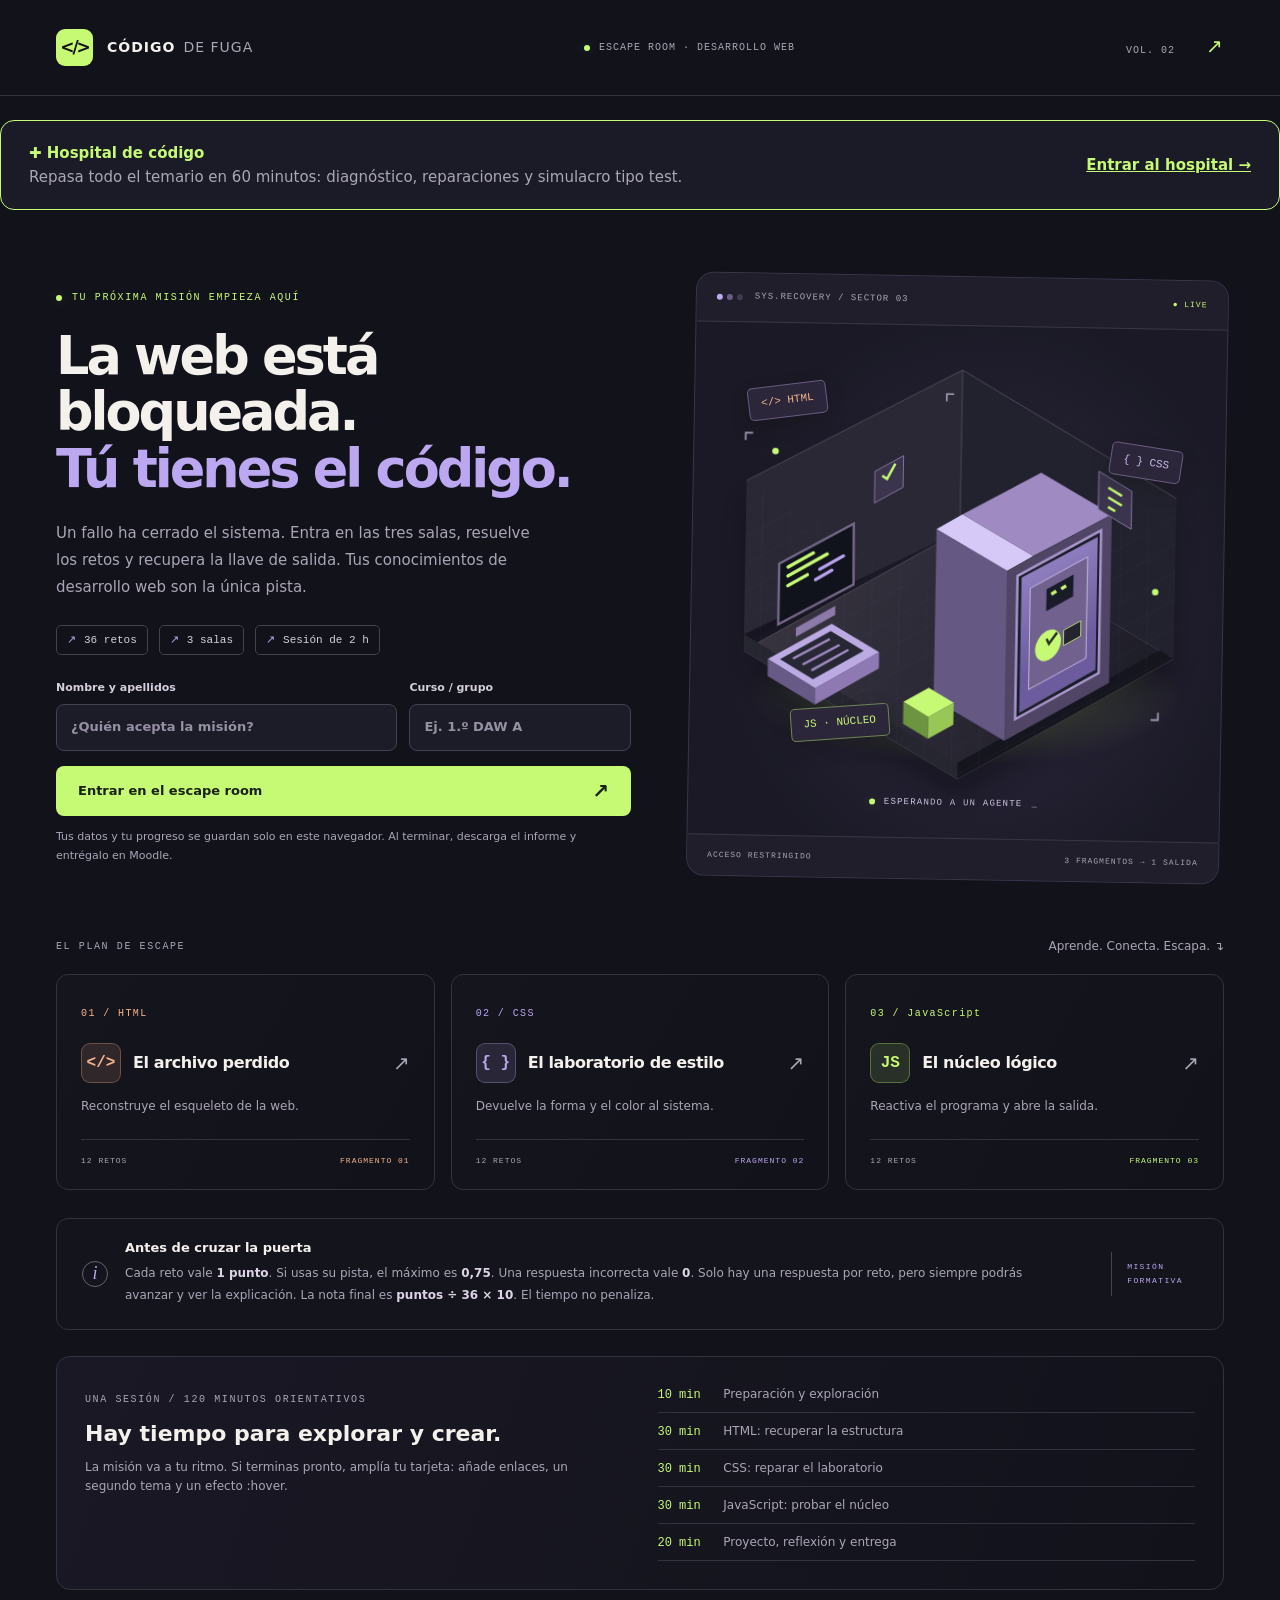
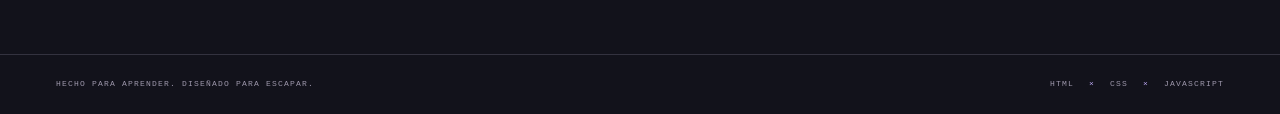
==== commit def449bd: "Añade Hospital de código para repaso autónomo de una hora" ====
--- a/index.html
+++ b/index.html
@@ -28,6 +28,7 @@
         ><span class="live-dot"></span> ESCAPE ROOM · DESARROLLO WEB</span
       ><span class="edition">VOL. 02 <span>↗</span></span>
     </header>
+    <aside class="hospital-entry" aria-label="Nueva actividad de repaso"><div><strong>✚ Hospital de código</strong><span>Repasa todo el temario en 60 minutos: diagnóstico, reparaciones y simulacro tipo test.</span></div><a href="hospital.html">Entrar al hospital →</a></aside>
     <main id="main" tabindex="-1"></main>
     <footer class="site-footer">
       <span>HECHO PARA APRENDER. DISEÑADO PARA ESCAPAR.</span
--- a/styles.css
+++ b/styles.css
@@ -2834,3 +2834,10 @@
 .answer-record {
   white-space: pre-wrap;
 }
+
+/* Entrada a la sesión de repaso independiente. */
+.hospital-entry { max-width: 1328px; margin: 24px auto 0; padding: 20px 28px; border: 1px solid var(--lime); border-radius: 14px; display: flex; align-items: center; justify-content: space-between; gap: 20px; background: var(--panel); }
+.hospital-entry strong { display: block; color: var(--lime); }
+.hospital-entry span { color: var(--muted); }
+.hospital-entry a { color: var(--lime); font-weight: 700; flex-shrink: 0; }
+@media (max-width: 720px) { .hospital-entry { margin: 18px; padding: 18px; align-items: flex-start; flex-direction: column; } }
